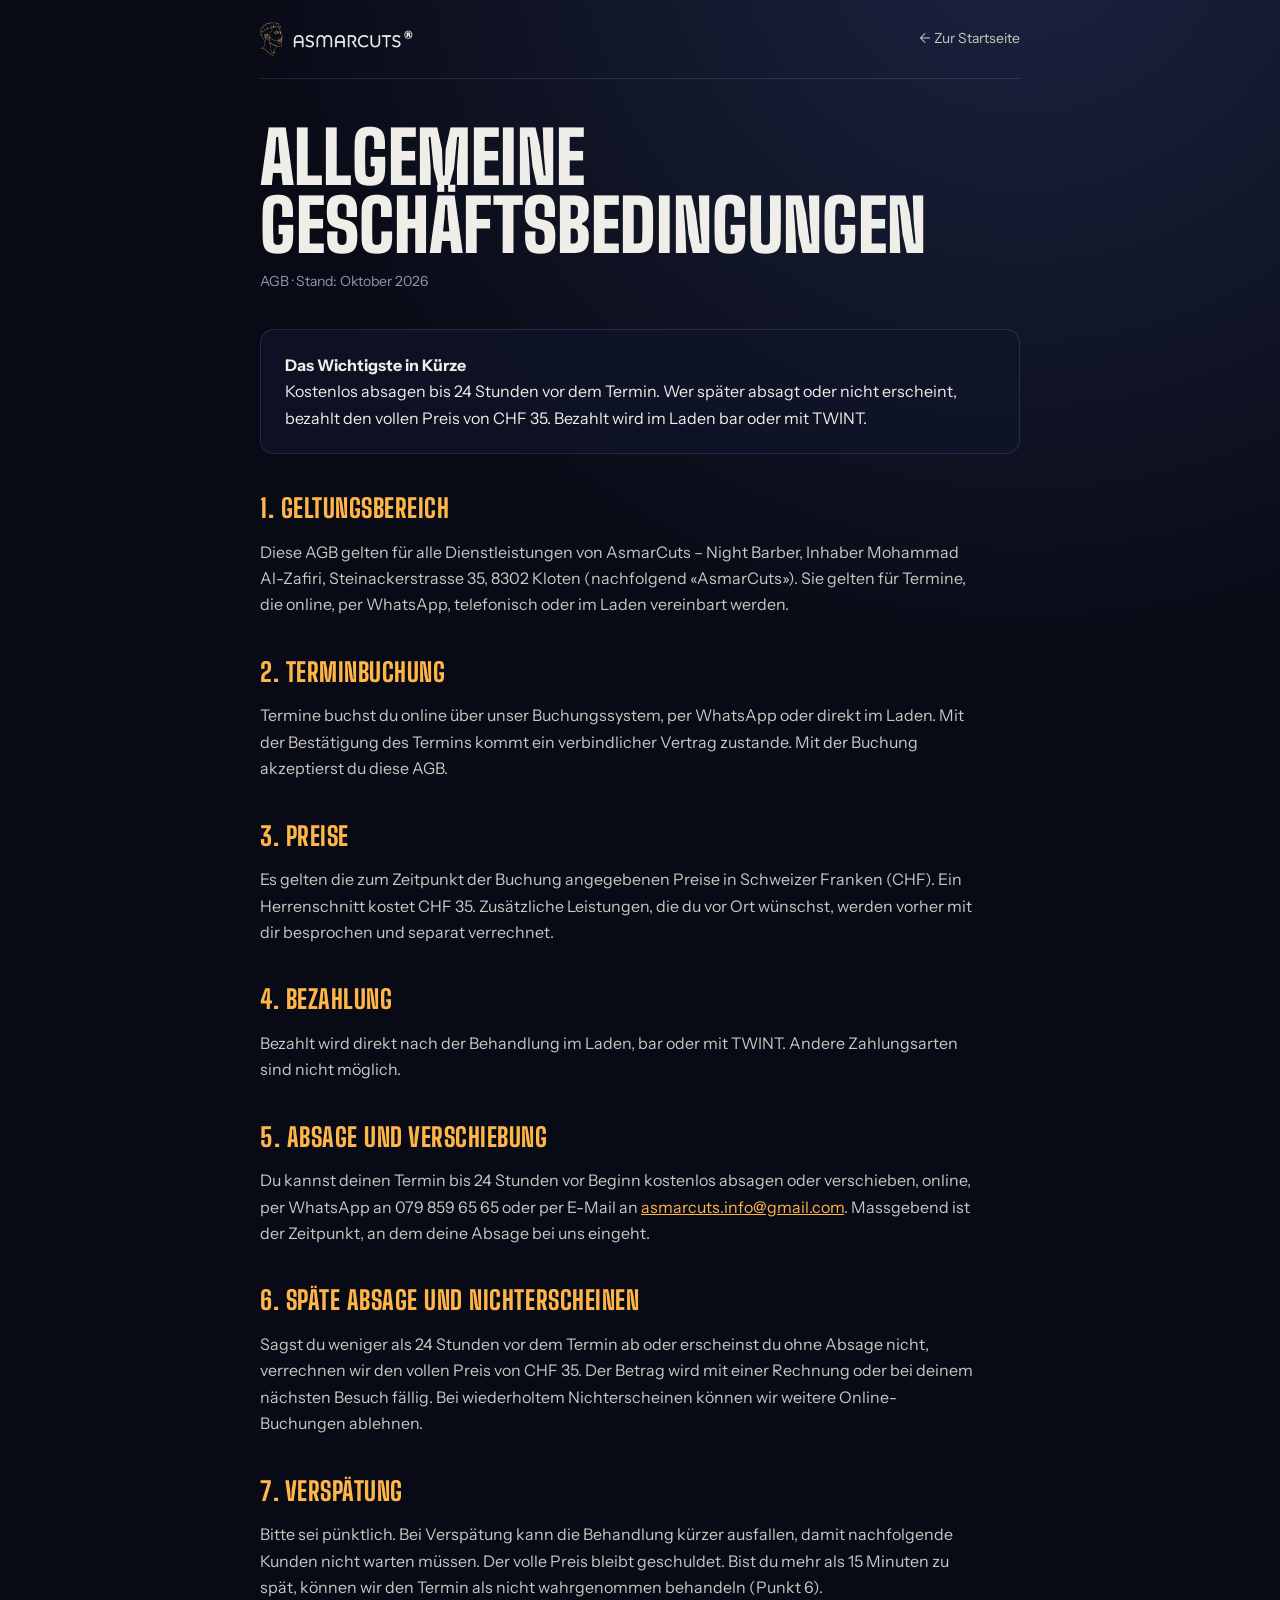
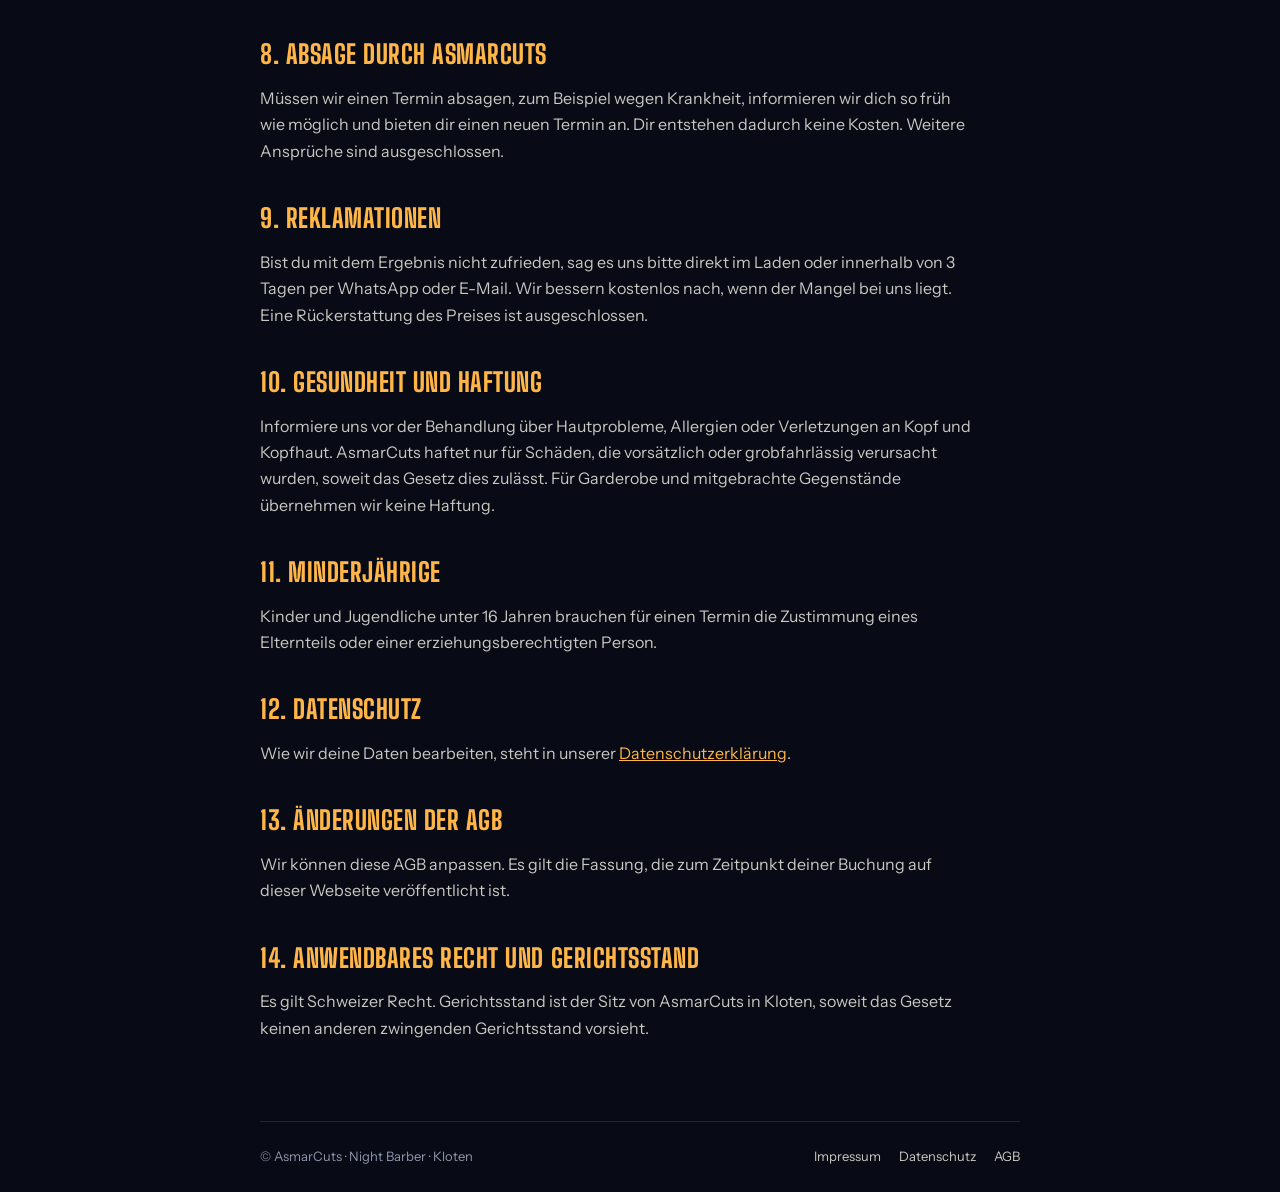
==== agb.html @ 6e187488 "AGB-Seite (24h-Absage, No-Show CHF 35, Bar/TWINT) und Links in allen Fusszeilen Co-Authored-By: Clau" ====
<!doctype html>
<html lang="de-CH">
<head>
<meta charset="utf-8">
<meta name="viewport" content="width=device-width, initial-scale=1, viewport-fit=cover">
<meta name="robots" content="noindex">
<meta name="theme-color" content="#080b15">
<title>AGB · AsmarCuts</title>
<link rel="icon" href="logo-kopf.png" type="image/png">
<link rel="stylesheet" href="https://fonts.googleapis.com/css2?family=Big+Shoulders+Display:wght@800;900&family=Instrument+Sans:wght@400;600&display=swap">
<link rel="stylesheet" href="legal.css">
</head>
<body>
<div class="wrap">
  <header>
    <a class="brand" href="/" aria-label="AsmarCuts Startseite"><span class="mask m-head"></span><span class="mask m-word"></span></a>
    <a class="back" href="/">← Zur Startseite</a>
  </header>

  <main>
    <h1>Allgemeine Geschäfts&shy;bedingungen</h1>
    <p class="stand">AGB · Stand: Oktober 2026</p>

    <div class="card">
      <p><strong>Das Wichtigste in Kürze</strong><br>
      Kostenlos absagen bis 24 Stunden vor dem Termin. Wer später absagt oder nicht erscheint, bezahlt den vollen Preis von CHF 35. Bezahlt wird im Laden bar oder mit TWINT.</p>
    </div>

    <h2>1. Geltungsbereich</h2>
    <p>Diese AGB gelten für alle Dienstleistungen von AsmarCuts – Night Barber, Inhaber Mohammad Al-Zafiri, Steinackerstrasse 35, 8302 Kloten (nachfolgend «AsmarCuts»). Sie gelten für Termine, die online, per WhatsApp, telefonisch oder im Laden vereinbart werden.</p>

    <h2>2. Terminbuchung</h2>
    <p>Termine buchst du online über unser Buchungssystem, per WhatsApp oder direkt im Laden. Mit der Bestätigung des Termins kommt ein verbindlicher Vertrag zustande. Mit der Buchung akzeptierst du diese AGB.</p>

    <h2>3. Preise</h2>
    <p>Es gelten die zum Zeitpunkt der Buchung angegebenen Preise in Schweizer Franken (CHF). Ein Herrenschnitt kostet CHF 35. Zusätzliche Leistungen, die du vor Ort wünschst, werden vorher mit dir besprochen und separat verrechnet.</p>

    <h2>4. Bezahlung</h2>
    <p>Bezahlt wird direkt nach der Behandlung im Laden, bar oder mit TWINT. Andere Zahlungsarten sind nicht möglich.</p>

    <h2>5. Absage und Verschiebung</h2>
    <p>Du kannst deinen Termin bis 24 Stunden vor Beginn kostenlos absagen oder verschieben, online, per WhatsApp an 079 859 65 65 oder per E-Mail an <a href="mailto:asmarcuts.info@gmail.com">asmarcuts.info@gmail.com</a>. Massgebend ist der Zeitpunkt, an dem deine Absage bei uns eingeht.</p>

    <h2>6. Späte Absage und Nichterscheinen</h2>
    <p>Sagst du weniger als 24 Stunden vor dem Termin ab oder erscheinst du ohne Absage nicht, verrechnen wir den vollen Preis von CHF 35. Der Betrag wird mit einer Rechnung oder bei deinem nächsten Besuch fällig. Bei wiederholtem Nichterscheinen können wir weitere Online-Buchungen ablehnen.</p>

    <h2>7. Verspätung</h2>
    <p>Bitte sei pünktlich. Bei Verspätung kann die Behandlung kürzer ausfallen, damit nachfolgende Kunden nicht warten müssen. Der volle Preis bleibt geschuldet. Bist du mehr als 15 Minuten zu spät, können wir den Termin als nicht wahrgenommen behandeln (Punkt 6).</p>

    <h2>8. Absage durch AsmarCuts</h2>
    <p>Müssen wir einen Termin absagen, zum Beispiel wegen Krankheit, informieren wir dich so früh wie möglich und bieten dir einen neuen Termin an. Dir entstehen dadurch keine Kosten. Weitere Ansprüche sind ausgeschlossen.</p>

    <h2>9. Reklamationen</h2>
    <p>Bist du mit dem Ergebnis nicht zufrieden, sag es uns bitte direkt im Laden oder innerhalb von 3 Tagen per WhatsApp oder E-Mail. Wir bessern kostenlos nach, wenn der Mangel bei uns liegt. Eine Rückerstattung des Preises ist ausgeschlossen.</p>

    <h2>10. Gesundheit und Haftung</h2>
    <p>Informiere uns vor der Behandlung über Hautprobleme, Allergien oder Verletzungen an Kopf und Kopfhaut. AsmarCuts haftet nur für Schäden, die vorsätzlich oder grobfahrlässig verursacht wurden, soweit das Gesetz dies zulässt. Für Garderobe und mitgebrachte Gegenstände übernehmen wir keine Haftung.</p>

    <h2>11. Minderjährige</h2>
    <p>Kinder und Jugendliche unter 16 Jahren brauchen für einen Termin die Zustimmung eines Elternteils oder einer erziehungsberechtigten Person.</p>

    <h2>12. Datenschutz</h2>
    <p>Wie wir deine Daten bearbeiten, steht in unserer <a href="datenschutz.html">Datenschutzerklärung</a>.</p>

    <h2>13. Änderungen der AGB</h2>
    <p>Wir können diese AGB anpassen. Es gilt die Fassung, die zum Zeitpunkt deiner Buchung auf dieser Webseite veröffentlicht ist.</p>

    <h2>14. Anwendbares Recht und Gerichtsstand</h2>
    <p>Es gilt Schweizer Recht. Gerichtsstand ist der Sitz von AsmarCuts in Kloten, soweit das Gesetz keinen anderen zwingenden Gerichtsstand vorsieht.</p>
  </main>

  <footer>
    <span>© AsmarCuts · Night Barber · Kloten</span>
    <nav><a href="impressum.html">Impressum</a><a href="datenschutz.html">Datenschutz</a><a href="agb.html" aria-current="page">AGB</a></nav>
  </footer>
</div>
</body>
</html>
---- legal.css ----
:root{
  --night:#080b15;--night-2:#10152a;--line:rgba(140,155,210,.18);
  --text:#efeee8;--soft:#c8c7c1;--muted:#8f96ad;--sodium:#ffb547;
  --display:"Big Shoulders Display","Arial Narrow",Impact,sans-serif;
  --body:"Instrument Sans",system-ui,-apple-system,"Segoe UI",sans-serif;
  color-scheme:dark;
}
*{box-sizing:border-box}
html,body{margin:0}
body{background:radial-gradient(ellipse at 80% -10%,#1c2340 0%,var(--night) 55%) fixed,var(--night);color:var(--text);font-family:var(--body);font-size:16px;line-height:1.65;padding-inline:20px}
a{color:var(--sodium)}
:focus-visible{outline:2px solid var(--sodium);outline-offset:3px;border-radius:4px}
.wrap{max-width:760px;margin:0 auto}
header{display:flex;justify-content:space-between;align-items:center;gap:16px;padding-block:22px;border-bottom:1px solid var(--line)}
.brand{display:inline-flex;align-items:center;gap:10px;text-decoration:none}
.mask{display:block;-webkit-mask-repeat:no-repeat;mask-repeat:no-repeat;-webkit-mask-size:contain;mask-size:contain;-webkit-mask-position:center;mask-position:center}
.m-head{height:34px;aspect-ratio:678/1024;-webkit-mask-image:url(logo-kopf.png);mask-image:url(logo-kopf.png);background:linear-gradient(180deg,#ffd590,var(--sodium))}
.m-word{height:18px;aspect-ratio:900/135;-webkit-mask-image:url(logo-schriftzug.png);mask-image:url(logo-schriftzug.png);background:var(--text)}
.back{color:var(--soft);text-decoration:none;font-size:14px;white-space:nowrap}
.back:hover{color:var(--sodium)}
main{padding-block:44px 64px}
h1{font-family:var(--display);font-weight:900;text-transform:uppercase;font-size:clamp(44px,8vw,72px);line-height:.95;margin:0 0 10px;text-wrap:balance}
.stand{color:var(--muted);font-size:14px;margin:0 0 36px}
h2{font-family:var(--display);font-weight:800;text-transform:uppercase;letter-spacing:.02em;font-size:26px;line-height:1.1;margin:40px 0 10px;color:var(--sodium)}
p,li{color:var(--soft);max-width:65ch}
ul{padding-left:20px}
.card{background:rgba(16,21,42,.7);border:1px solid var(--line);border-radius:14px;padding:22px 24px}
.card p{margin:0;color:var(--text)}
footer{border-top:1px solid var(--line);padding-block:24px;color:var(--muted);font-size:13px;display:flex;justify-content:space-between;gap:12px;flex-wrap:wrap}
footer nav{display:flex;gap:18px}
footer a{color:var(--soft);text-decoration:none}
footer a:hover{color:var(--sodium)}
@media (max-width:420px){.m-word{height:14px}}
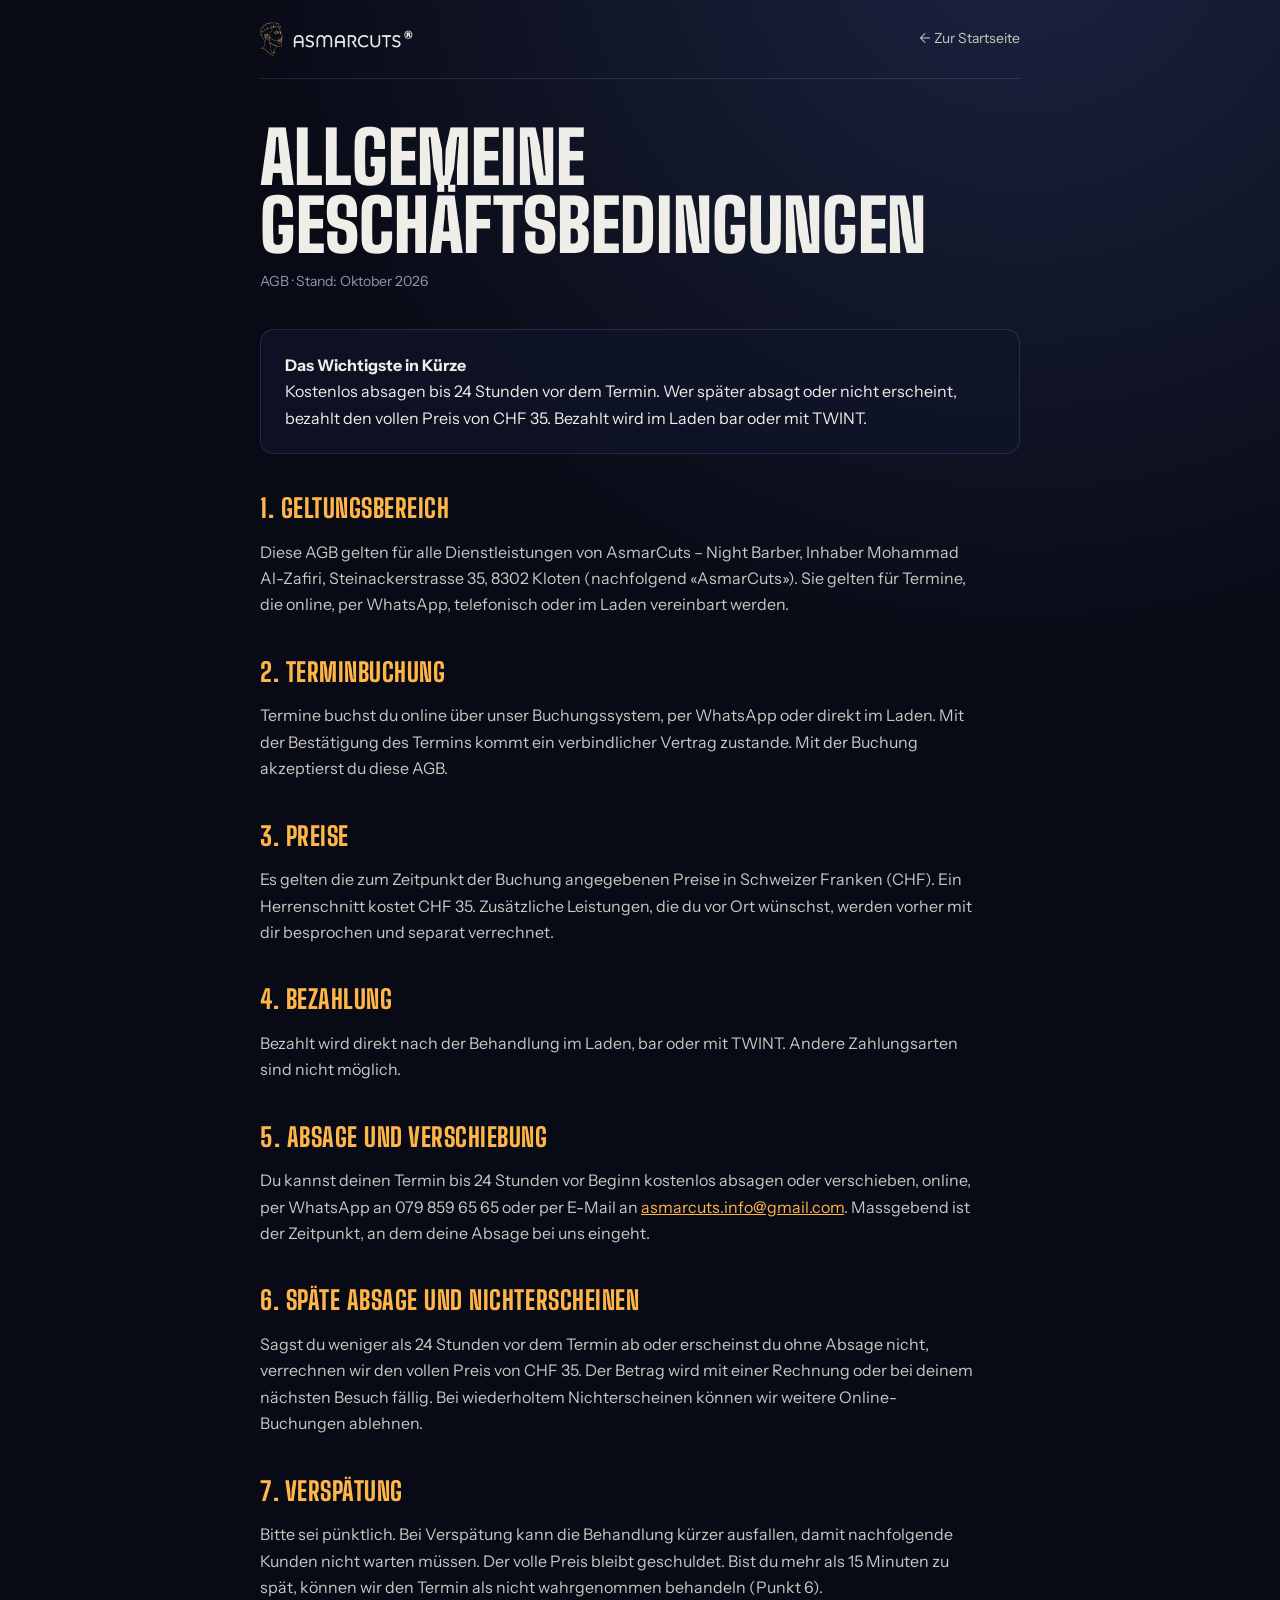
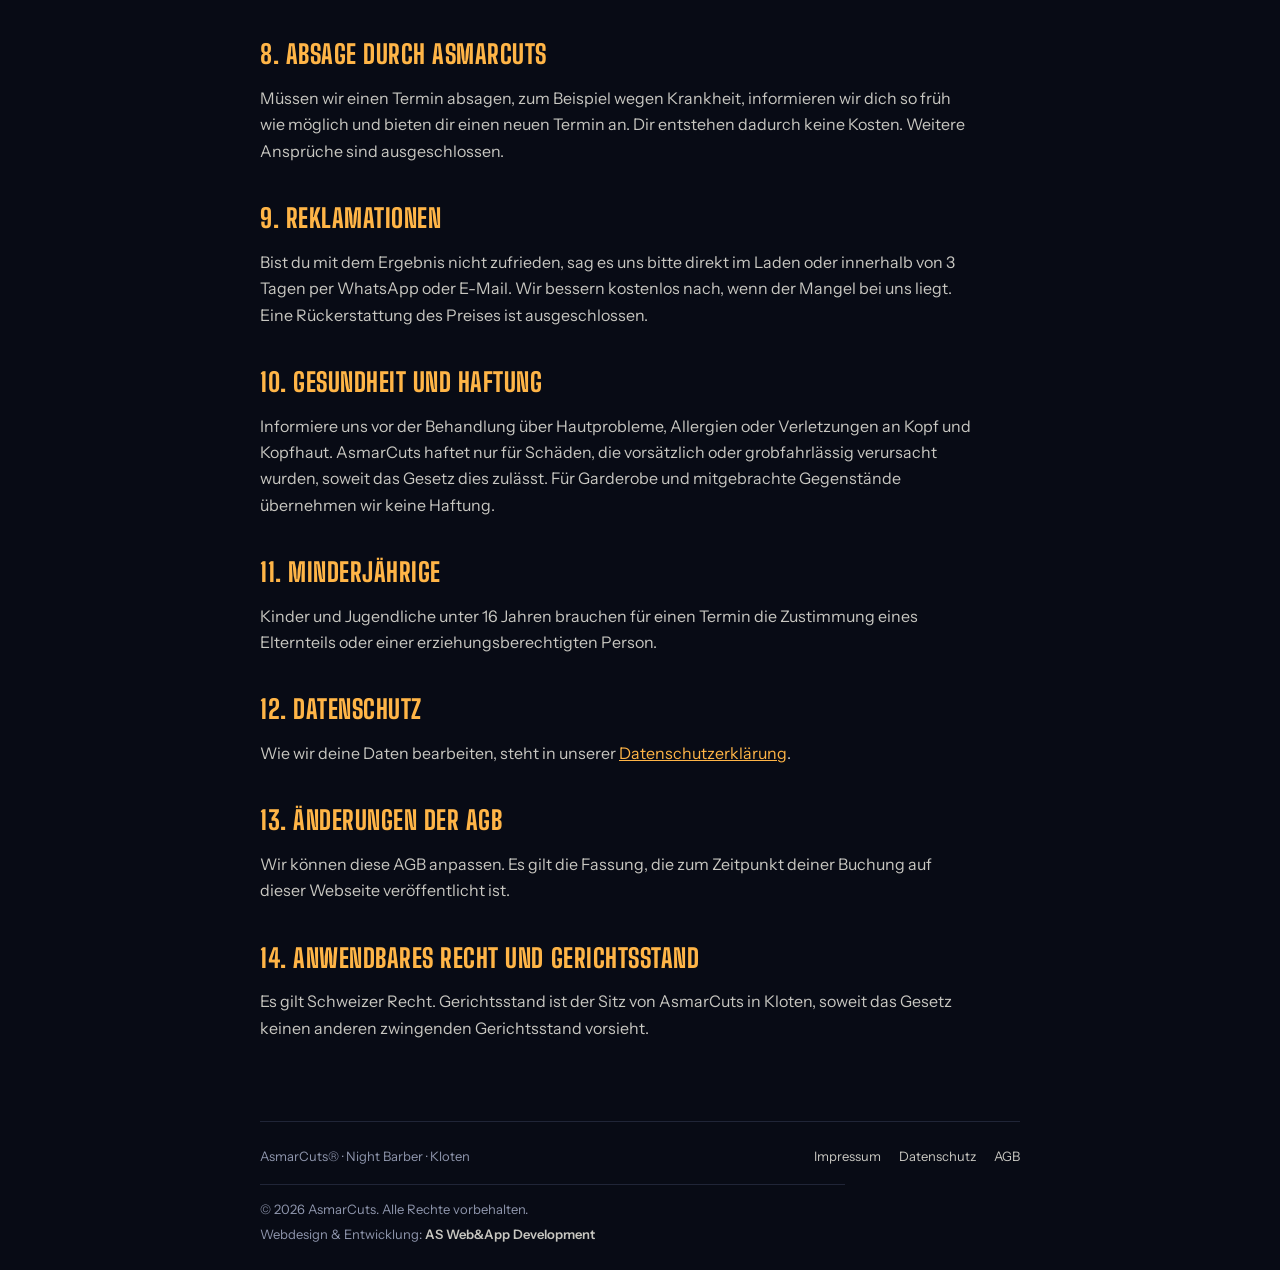
==== commit 18796e85: "Copyright und Credit AS Web&App Development in allen Fusszeilen und im Impressum Co-Authored-By: Cla" ====
--- a/agb.html
+++ b/agb.html
@@ -70,8 +70,9 @@
   </main>
 
   <footer>
-    <span>© AsmarCuts · Night Barber · Kloten</span>
+    <span>AsmarCuts® · Night Barber · Kloten</span>
     <nav><a href="impressum.html">Impressum</a><a href="datenschutz.html">Datenschutz</a><a href="agb.html" aria-current="page">AGB</a></nav>
+    <p class="credit"><span>© 2026 AsmarCuts. Alle Rechte vorbehalten.</span><span>Webdesign &amp; Entwicklung: <strong>AS Web&amp;App Development</strong></span></p>
   </footer>
 </div>
 </body>
--- a/legal.css
+++ b/legal.css
@@ -30,4 +30,6 @@
 footer nav{display:flex;gap:18px}
 footer a{color:var(--soft);text-decoration:none}
 footer a:hover{color:var(--sodium)}
+.credit{flex-basis:100%;margin:4px 0 0;padding-top:14px;border-top:1px solid var(--line);display:flex;flex-wrap:wrap;justify-content:space-between;gap:4px 16px;font-size:13px;color:var(--muted)}
+.credit strong{color:var(--soft);font-weight:600}
 @media (max-width:420px){.m-word{height:14px}}
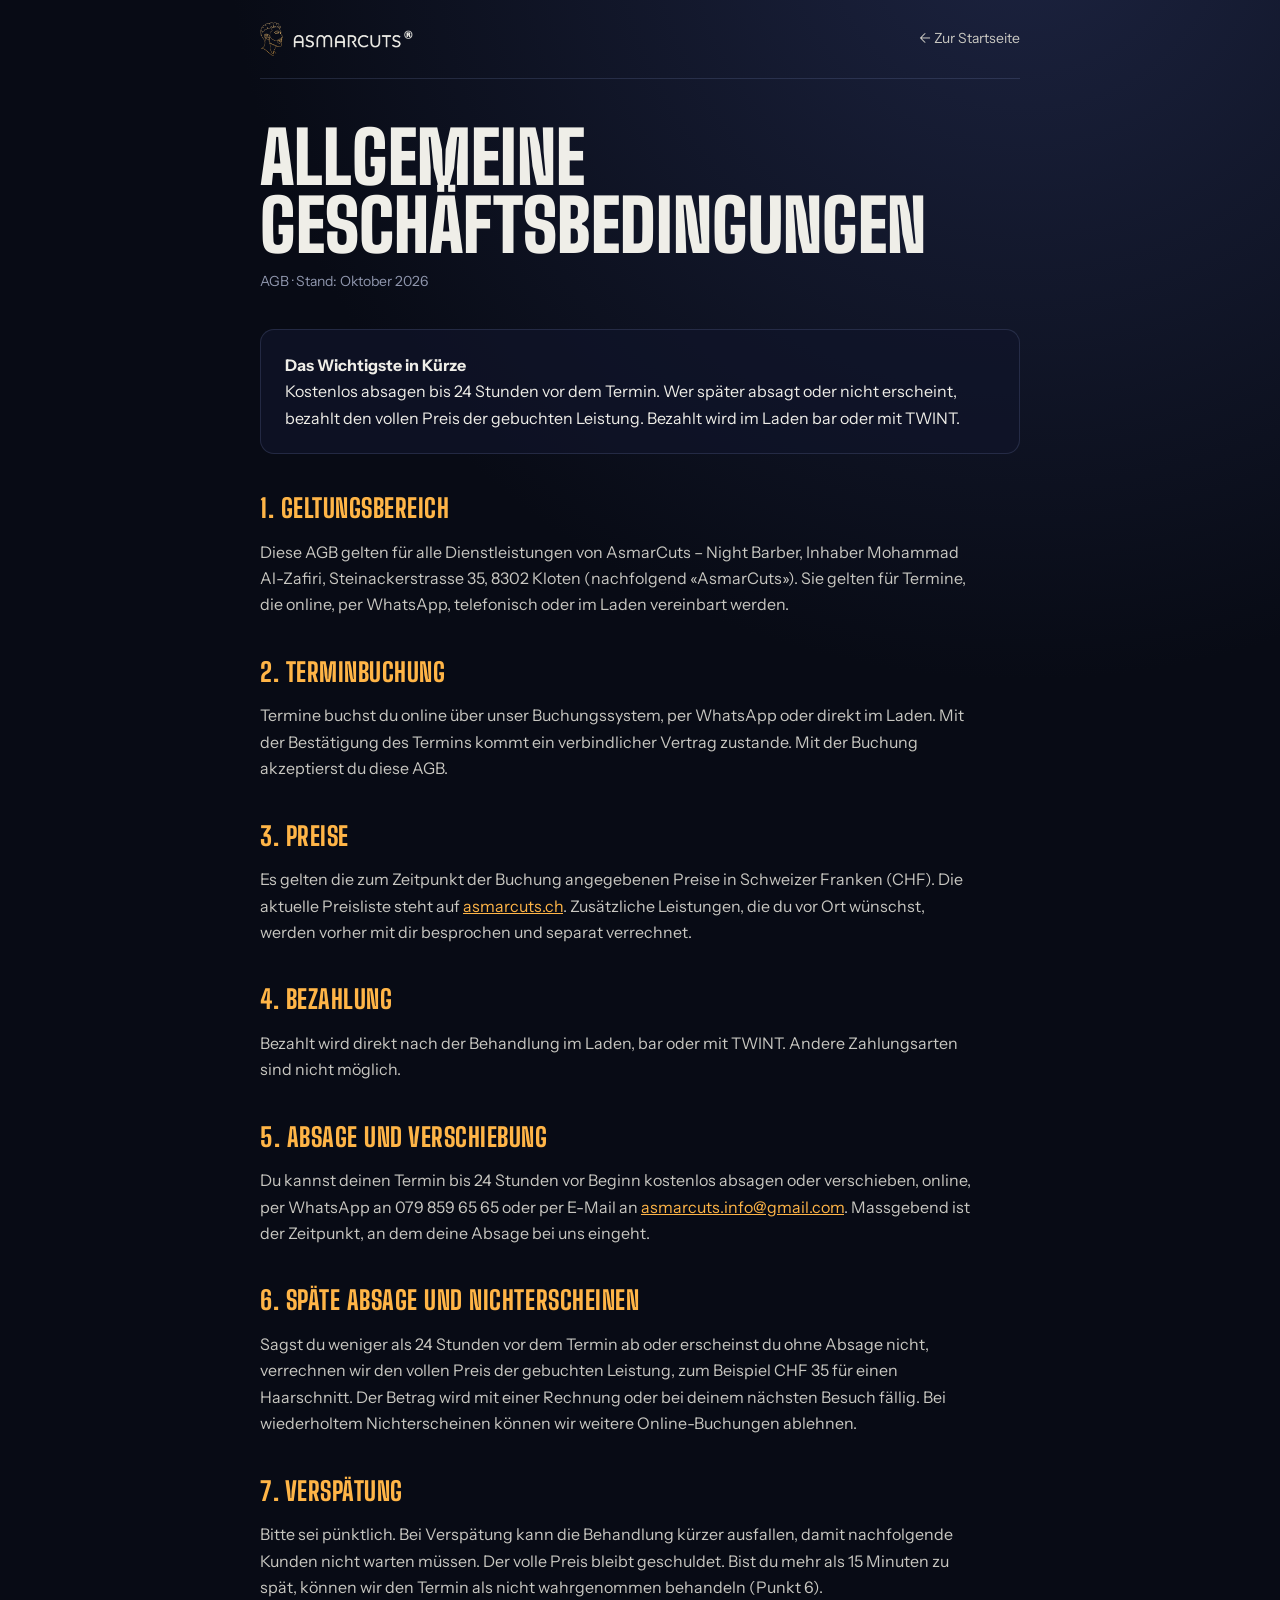
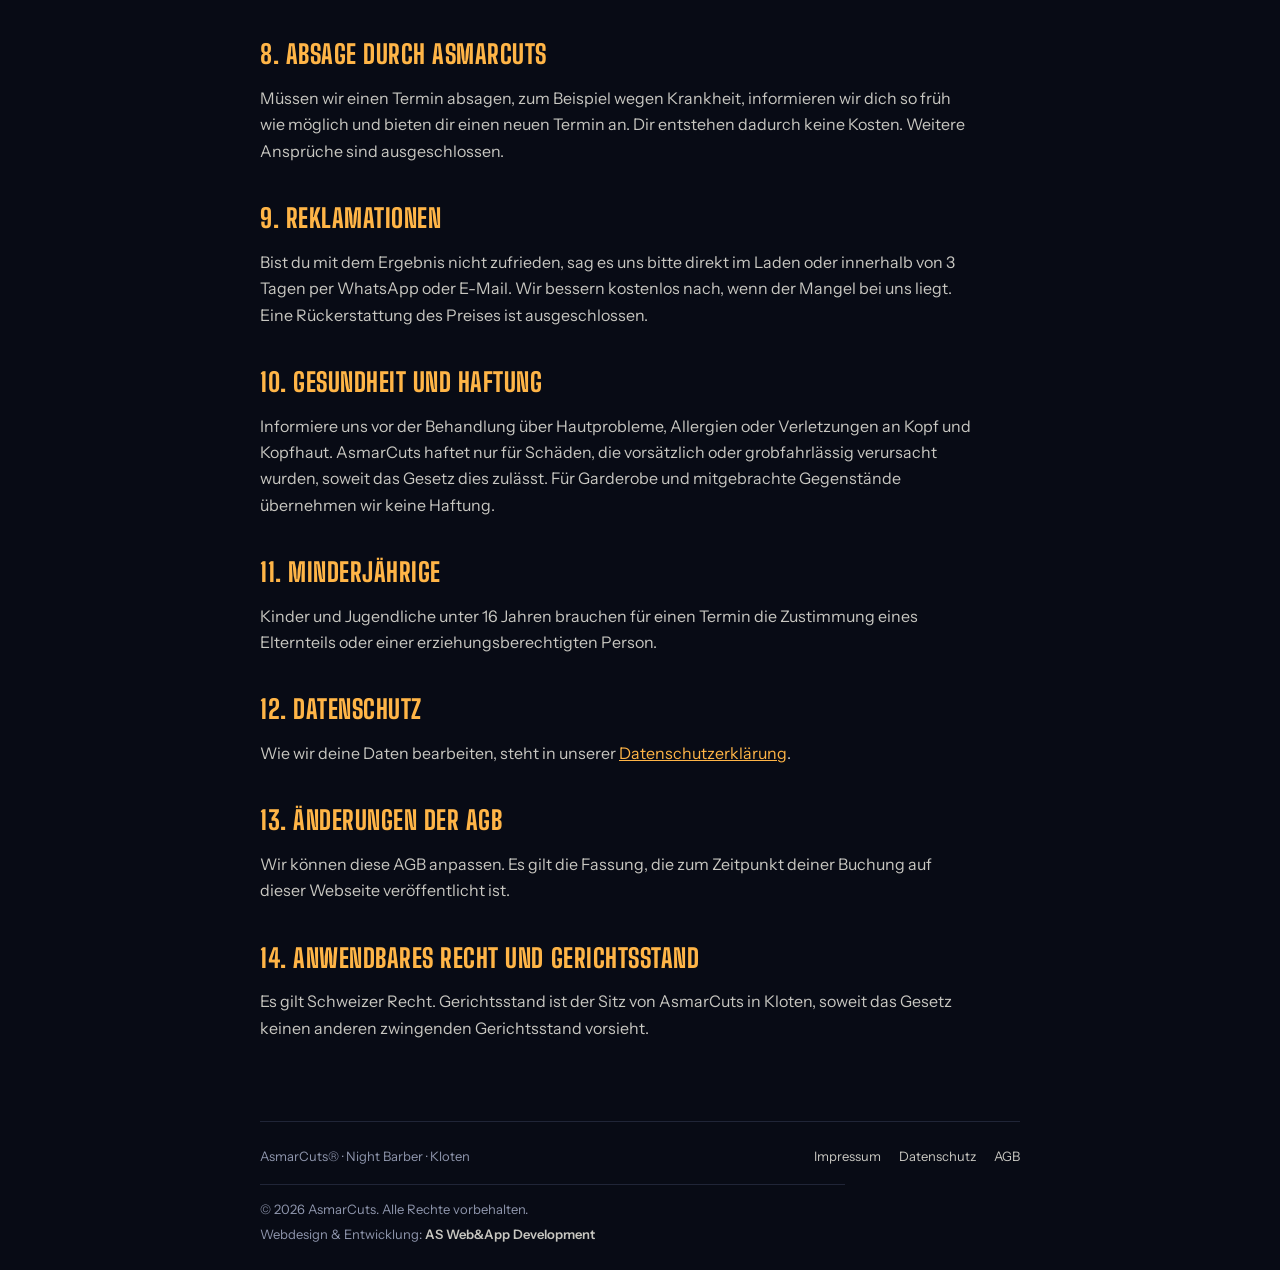
==== commit 405cf395: "Preisliste aus dem Buchungstool: Haarschnitt 35, +Bart 50, +Augenbrauen 60, Kinder 20 Co-Authored-By" ====
--- a/agb.html
+++ b/agb.html
@@ -23,7 +23,7 @@
 
     <div class="card">
       <p><strong>Das Wichtigste in Kürze</strong><br>
-      Kostenlos absagen bis 24 Stunden vor dem Termin. Wer später absagt oder nicht erscheint, bezahlt den vollen Preis von CHF 35. Bezahlt wird im Laden bar oder mit TWINT.</p>
+      Kostenlos absagen bis 24 Stunden vor dem Termin. Wer später absagt oder nicht erscheint, bezahlt den vollen Preis der gebuchten Leistung. Bezahlt wird im Laden bar oder mit TWINT.</p>
     </div>
 
     <h2>1. Geltungsbereich</h2>
@@ -33,7 +33,7 @@
     <p>Termine buchst du online über unser Buchungssystem, per WhatsApp oder direkt im Laden. Mit der Bestätigung des Termins kommt ein verbindlicher Vertrag zustande. Mit der Buchung akzeptierst du diese AGB.</p>
 
     <h2>3. Preise</h2>
-    <p>Es gelten die zum Zeitpunkt der Buchung angegebenen Preise in Schweizer Franken (CHF). Ein Herrenschnitt kostet CHF 35. Zusätzliche Leistungen, die du vor Ort wünschst, werden vorher mit dir besprochen und separat verrechnet.</p>
+    <p>Es gelten die zum Zeitpunkt der Buchung angegebenen Preise in Schweizer Franken (CHF). Die aktuelle Preisliste steht auf <a href="/#preis">asmarcuts.ch</a>. Zusätzliche Leistungen, die du vor Ort wünschst, werden vorher mit dir besprochen und separat verrechnet.</p>
 
     <h2>4. Bezahlung</h2>
     <p>Bezahlt wird direkt nach der Behandlung im Laden, bar oder mit TWINT. Andere Zahlungsarten sind nicht möglich.</p>
@@ -42,7 +42,7 @@
     <p>Du kannst deinen Termin bis 24 Stunden vor Beginn kostenlos absagen oder verschieben, online, per WhatsApp an 079 859 65 65 oder per E-Mail an <a href="mailto:asmarcuts.info@gmail.com">asmarcuts.info@gmail.com</a>. Massgebend ist der Zeitpunkt, an dem deine Absage bei uns eingeht.</p>
 
     <h2>6. Späte Absage und Nichterscheinen</h2>
-    <p>Sagst du weniger als 24 Stunden vor dem Termin ab oder erscheinst du ohne Absage nicht, verrechnen wir den vollen Preis von CHF 35. Der Betrag wird mit einer Rechnung oder bei deinem nächsten Besuch fällig. Bei wiederholtem Nichterscheinen können wir weitere Online-Buchungen ablehnen.</p>
+    <p>Sagst du weniger als 24 Stunden vor dem Termin ab oder erscheinst du ohne Absage nicht, verrechnen wir den vollen Preis der gebuchten Leistung, zum Beispiel CHF 35 für einen Haarschnitt. Der Betrag wird mit einer Rechnung oder bei deinem nächsten Besuch fällig. Bei wiederholtem Nichterscheinen können wir weitere Online-Buchungen ablehnen.</p>
 
     <h2>7. Verspätung</h2>
     <p>Bitte sei pünktlich. Bei Verspätung kann die Behandlung kürzer ausfallen, damit nachfolgende Kunden nicht warten müssen. Der volle Preis bleibt geschuldet. Bist du mehr als 15 Minuten zu spät, können wir den Termin als nicht wahrgenommen behandeln (Punkt 6).</p>
